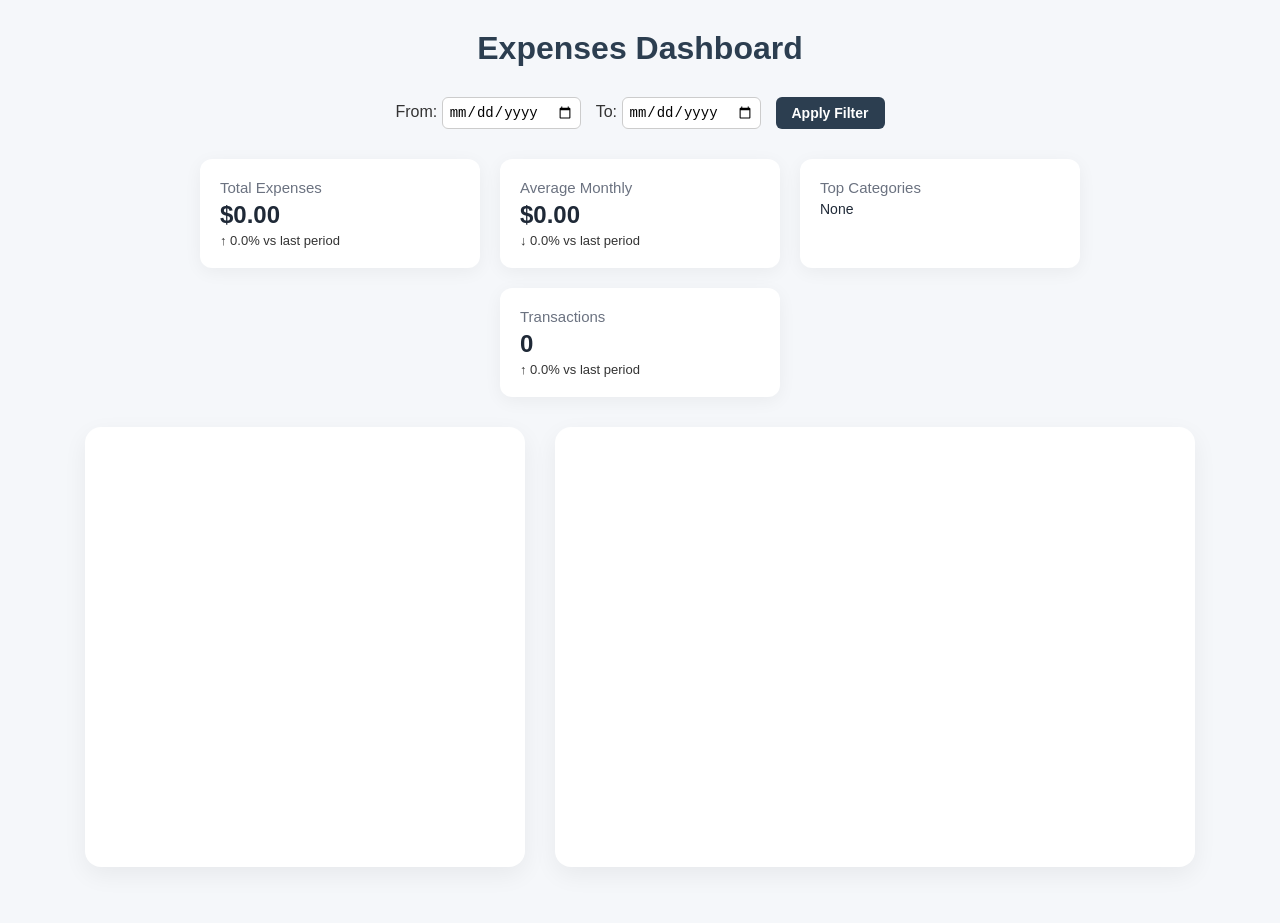
==== index.html @ b1ae0772 "Adding basic dashboard" ====
<!DOCTYPE html>
<html lang="en">
<head>
  <meta charset="UTF-8" />
  <meta name="viewport" content="width=device-width, initial-scale=1.0"/>
  <title>Modern Expenses Dashboard</title>
  <script src="https://d3js.org/d3.v7.min.js"></script>
  <script src="script.js" defer></script>
  <link rel="stylesheet" href="style.css" />
</head>
<body>
  <h1>Expenses Dashboard</h1>

  <!-- 🔍 Filter UI -->
  <div class="filter-container">
    <label>From: <input type="date" id="fromDate"></label>
    <label>To: <input type="date" id="toDate"></label>
    <button id="applyFilter">Apply Filter</button>
  </div>

  <!-- 📊 Summary Stats -->
<div class="stats-container" id="stats">
    <div class="stat-card">
      <div class="label">Total Expenses</div>
      <div class="value" id="totalExpenses">$0.00</div>
      <div class="change" id="totalExpensesChange">↑ 0.0% vs last period</div>
    </div>
    <div class="stat-card">
      <div class="label">Average Monthly</div>
      <div class="value" id="avgMonthly">$0.00</div>
      <div class="change" id="avgMonthlyChange">↓ 0.0% vs last period</div>
    </div>
    <div class="stat-card">
        <div class="label">Top Categories</div>
        <div class="multi-value" id="topCategories">
          <div class="category-item">None</div>
        </div>
      </div>
      
    <div class="stat-card">
      <div class="label">Transactions</div>
      <div class="value" id="transactionCount">0</div>
      <div class="change" id="transactionChange">↑ 0.0% vs last period</div>
    </div>
  </div>  

  <div class="chart-container">
    <div class="chart-card">
      <svg id="pieChart" width="400" height="400"></svg>
    </div>
    <div class="chart-card">
      <svg id="barChart" width="600" height="400"></svg>
    </div>
  </div>

  <div class="tooltip" id="tooltip"></div>
</body>
</html>
---- style.css ----
body {
    margin: 0;
    font-family: 'Segoe UI', Roboto, sans-serif;
    background: #f5f7fa;
    color: #333;
  }
  
  h1 {
    text-align: center;
    font-size: 2rem;
    margin: 30px 0;
    color: #2c3e50;
  }
  
  .chart-container {
    display: flex;
    justify-content: center;
    flex-wrap: wrap;
    gap: 30px;
    padding: 0 20px 40px;
  }
  
  .chart-card {
    background: white;
    border-radius: 16px;
    box-shadow: 0 8px 24px rgba(0, 0, 0, 0.06);
    padding: 20px;
    width: fit-content;
    transition: transform 0.2s ease, box-shadow 0.2s ease;
  }
  
  .chart-card:hover {
    transform: translateY(-5px);
    box-shadow: 0 12px 32px rgba(0, 0, 0, 0.12);
  }
  
  svg {
    display: block;
  }
  
  .tooltip {
    position: absolute;
    background: white;
    padding: 8px 12px;
    border-radius: 8px;
    box-shadow: 0 4px 12px rgba(0, 0, 0, 0.15);
    pointer-events: none;
    font-size: 13px;
    line-height: 1.4;
    opacity: 0;
    transition: all 0.2s ease;
  }
  
  /* ✨ Date filter bar styling */
  .filter-container {
    display: flex;
    justify-content: center;
    gap: 15px;
    margin-bottom: 30px;
    align-items: center;
    flex-wrap: wrap;
  }
  
  .filter-container label {
    font-weight: 500;
  }
  
  .filter-container input[type="date"] {
    padding: 6px;
    border: 1px solid #ccc;
    border-radius: 6px;
    background-color: white;
    font-size: 14px;
  }
  
  .filter-container button {
    padding: 8px 16px;
    border: none;
    background-color: #2c3e50;
    color: white;
    border-radius: 6px;
    cursor: pointer;
    font-weight: bold;
    font-size: 14px;
    transition: background-color 0.2s ease;
  }
  
  .filter-container button:hover {
    background-color: #1a242f;
  }

  .stats-container {
    display: flex;
    justify-content: center;
    gap: 20px;
    flex-wrap: wrap;
    margin: 0 auto 30px;
    max-width: 1100px;
    padding: 0 20px;
  }
  
  .stat-card {
    background: #fff;
    border-radius: 12px;
    box-shadow: 0 4px 18px rgba(0, 0, 0, 0.05);
    padding: 20px;
    width: 240px;
    text-align: left;
    transition: box-shadow 0.2s ease;
  }
  
  .stat-card:hover {
    box-shadow: 0 8px 24px rgba(0, 0, 0, 0.08);
  }
  
  .stat-card .label {
    font-size: 15px;
    color: #6b7280;
    margin-bottom: 5px;
  }
  
  .stat-card .value {
    font-size: 24px;
    font-weight: 600;
    color: #1f2937;
  }
  
  .stat-card .change {
    font-size: 13px;
    margin-top: 4px;
  }
  
  .stat-card .change.red {
    color: #dc2626;
  }
  
  .stat-card .change.green {
    color: #16a34a;
  }

  .multi-value {
    font-size: 14px;
    font-weight: 500;
    color: #1f2937;
    display: flex;
    flex-direction: column;
    gap: 4px;
    margin-top: 4px;
  }
  
  .category-item {
    display: flex;
    justify-content: space-between;
    font-weight: 500;
    font-size: 14px;
  }
  
  .category-item span:first-child {
    color: #374151;
  }
  
  .category-item span:last-child {
    font-weight: 600;
    color: #111827;
  }
  

  .change.red {
    color: #dc2626; /* red */
  }
  
  .change.green {
    color: #16a34a; /* green */
  }
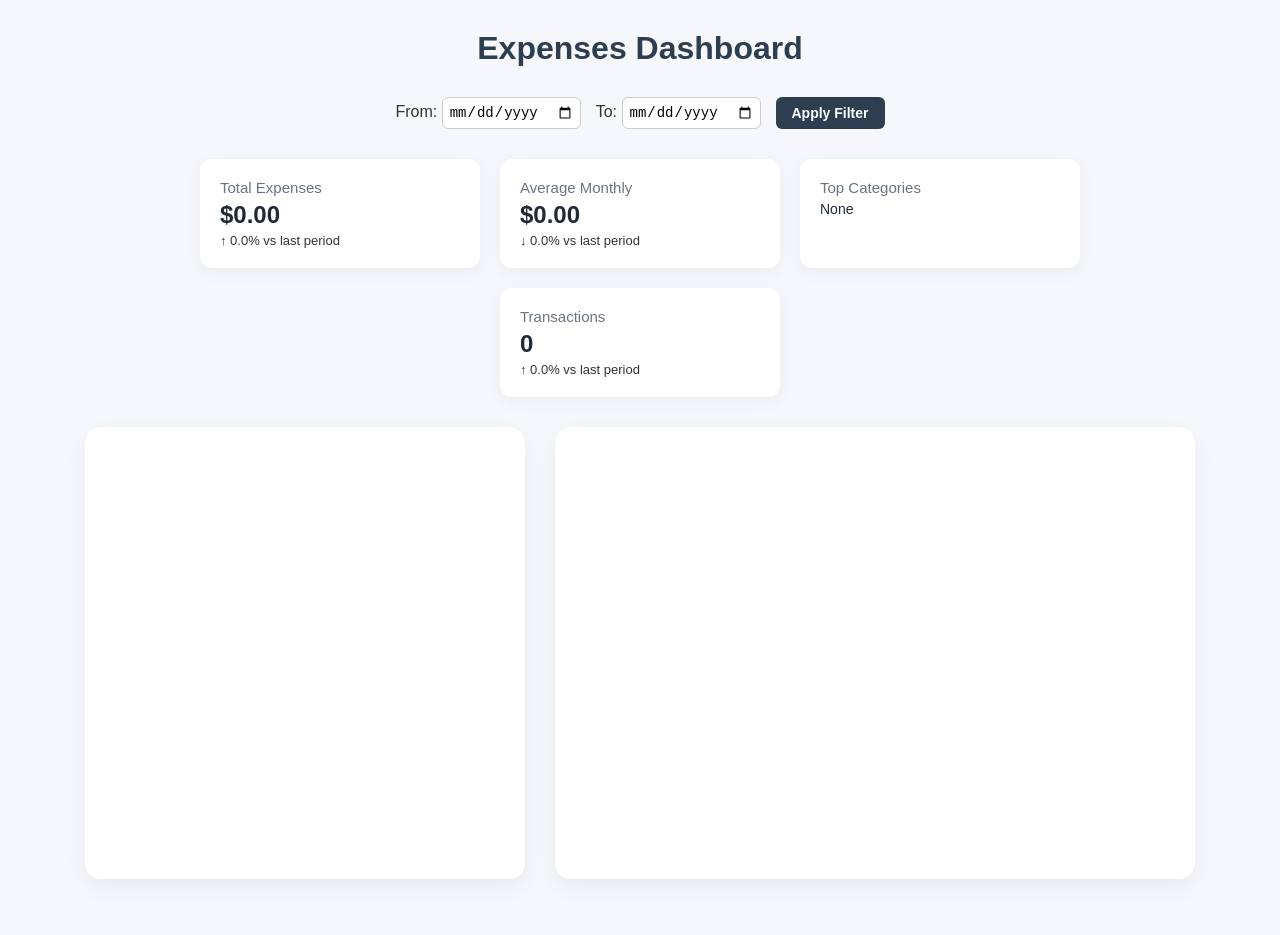
==== commit ebefe27c: "Add stacked bar chart and legend based filtering" ====
--- a/index.html
+++ b/index.html
@@ -49,8 +49,10 @@
       <svg id="pieChart" width="400" height="400"></svg>
     </div>
     <div class="chart-card">
-      <svg id="barChart" width="600" height="400"></svg>
-    </div>
+        <svg id="barChart" width="600" height="400"></svg>
+        <div id="barLegend" class="legend-container"></div>
+      </div>
+      
   </div>
 
   <div class="tooltip" id="tooltip"></div>
--- a/style.css
+++ b/style.css
@@ -172,5 +172,31 @@
   .change.green {
     color: #16a34a; /* green */
   }
+
+  .legend-container {
+    display: flex;
+    flex-wrap: wrap;
+    gap: 12px;
+    margin-top: 12px;
+  }
+  
+  .legend-item {
+    display: flex;
+    align-items: center;
+    gap: 6px;
+    font-size: 13px;
+    background: #f9fafb;
+    padding: 4px 8px;
+    border-radius: 6px;
+    cursor: pointer;
+    transition: background 0.2s ease;
+  }
+  
+  .legend-color {
+    width: 12px;
+    height: 12px;
+    border-radius: 50%;
+  }
+  
   
   
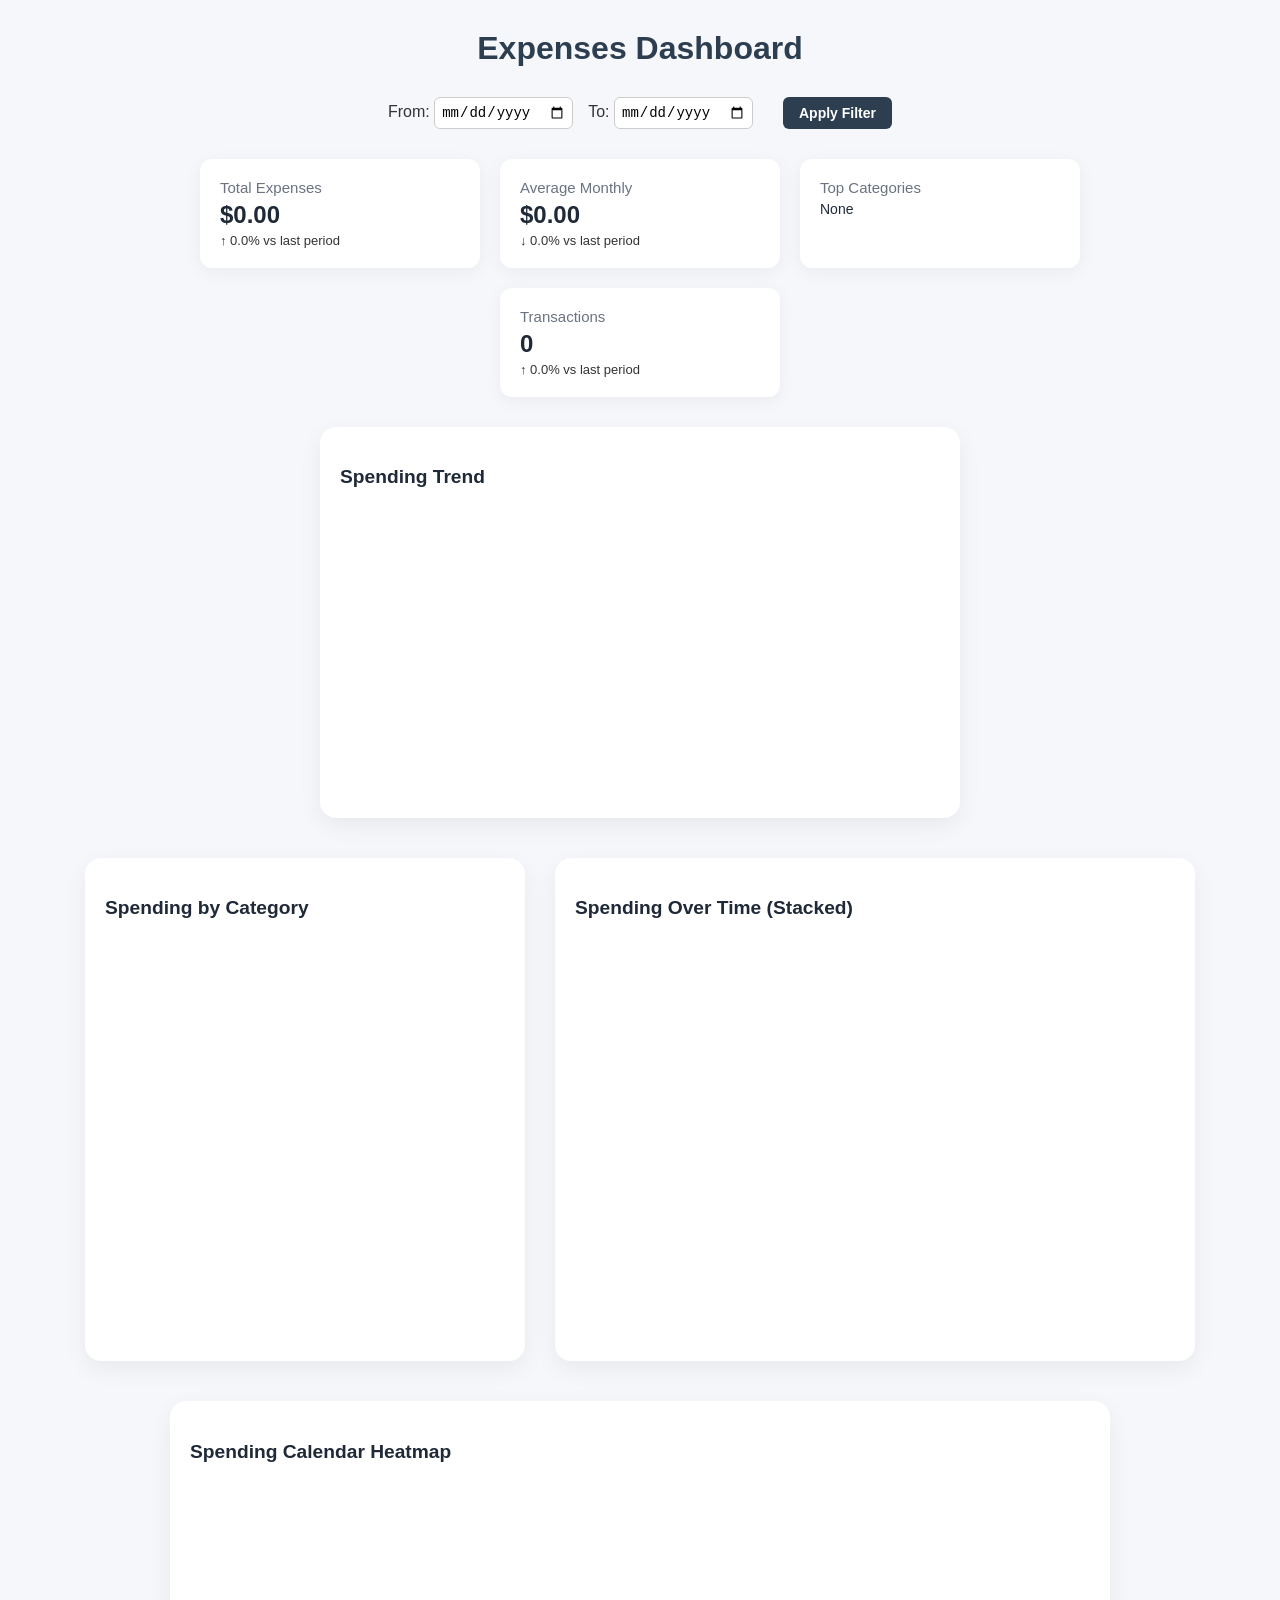
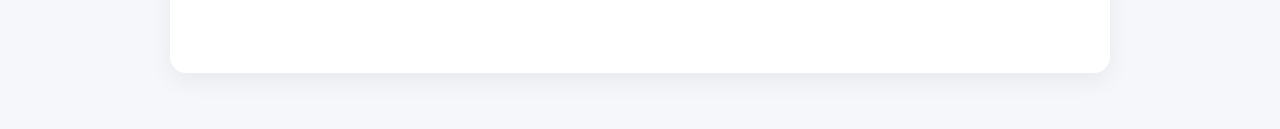
==== commit 84217c61: "Adding global filters, line chart and time grid" ====
--- a/index.html
+++ b/index.html
@@ -3,7 +3,7 @@
 <head>
   <meta charset="UTF-8" />
   <meta name="viewport" content="width=device-width, initial-scale=1.0"/>
-  <title>Modern Expenses Dashboard</title>
+  <title>Expenses Dashboard</title>
   <script src="https://d3js.org/d3.v7.min.js"></script>
   <script src="script.js" defer></script>
   <link rel="stylesheet" href="style.css" />
@@ -11,15 +11,16 @@
 <body>
   <h1>Expenses Dashboard</h1>
 
-  <!-- 🔍 Filter UI -->
+  <!-- 🔍 Filters -->
   <div class="filter-container">
     <label>From: <input type="date" id="fromDate"></label>
     <label>To: <input type="date" id="toDate"></label>
+    <div id="categoryFilter" style="margin-top: 10px;"></div>
     <button id="applyFilter">Apply Filter</button>
   </div>
 
-  <!-- 📊 Summary Stats -->
-<div class="stats-container" id="stats">
+  <!-- 📊 Stats Cards -->
+  <div class="stats-container" id="stats">
     <div class="stat-card">
       <div class="label">Total Expenses</div>
       <div class="value" id="totalExpenses">$0.00</div>
@@ -31,29 +32,46 @@
       <div class="change" id="avgMonthlyChange">↓ 0.0% vs last period</div>
     </div>
     <div class="stat-card">
-        <div class="label">Top Categories</div>
-        <div class="multi-value" id="topCategories">
-          <div class="category-item">None</div>
-        </div>
+      <div class="label">Top Categories</div>
+      <div class="multi-value" id="topCategories">
+        <div class="category-item">None</div>
       </div>
-      
+    </div>
     <div class="stat-card">
       <div class="label">Transactions</div>
       <div class="value" id="transactionCount">0</div>
       <div class="change" id="transactionChange">↑ 0.0% vs last period</div>
     </div>
-  </div>  
+  </div>
+
+  <!-- 📈 Line Chart -->
+  <div class="chart-container">
+    <div class="chart-card">
+      <h3>Spending Trend</h3>
+      <svg id="lineChart" width="600" height="300"></svg>
+    </div>
+  </div>
+
+  <!-- 📊 Pie + Bar -->
+  <div class="chart-container">
+    <div class="chart-card">
+      <h3>Spending by Category</h3>
+      <svg id="pieChart" width="400" height="400"></svg>
+    </div>
+
+    <div class="chart-card">
+      <h3>Spending Over Time (Stacked)</h3>
+      <svg id="barChart" width="600" height="400"></svg>
+      <div id="barLegend" class="legend-container"></div>
+    </div>
+  </div>
 
   <div class="chart-container">
     <div class="chart-card">
-      <svg id="pieChart" width="400" height="400"></svg>
+      <h3>Spending Calendar Heatmap</h3>
+      <svg id="calendarHeatmap" width="900" height="180"></svg>
     </div>
-    <div class="chart-card">
-        <svg id="barChart" width="600" height="400"></svg>
-        <div id="barLegend" class="legend-container"></div>
-      </div>
-      
-  </div>
+  </div>  
 
   <div class="tooltip" id="tooltip"></div>
 </body>
--- a/style.css
+++ b/style.css
@@ -12,46 +12,12 @@
     color: #2c3e50;
   }
   
-  .chart-container {
-    display: flex;
-    justify-content: center;
-    flex-wrap: wrap;
-    gap: 30px;
-    padding: 0 20px 40px;
-  }
-  
-  .chart-card {
-    background: white;
-    border-radius: 16px;
-    box-shadow: 0 8px 24px rgba(0, 0, 0, 0.06);
-    padding: 20px;
-    width: fit-content;
-    transition: transform 0.2s ease, box-shadow 0.2s ease;
-  }
-  
-  .chart-card:hover {
-    transform: translateY(-5px);
-    box-shadow: 0 12px 32px rgba(0, 0, 0, 0.12);
-  }
-  
-  svg {
-    display: block;
-  }
-  
-  .tooltip {
-    position: absolute;
-    background: white;
-    padding: 8px 12px;
-    border-radius: 8px;
-    box-shadow: 0 4px 12px rgba(0, 0, 0, 0.15);
-    pointer-events: none;
-    font-size: 13px;
-    line-height: 1.4;
-    opacity: 0;
-    transition: all 0.2s ease;
-  }
-  
-  /* ✨ Date filter bar styling */
+  h3 {
+    margin-bottom: 10px;
+    font-size: 1.2rem;
+    color: #1f2937;
+  }
+  
   .filter-container {
     display: flex;
     justify-content: center;
@@ -88,7 +54,7 @@
   .filter-container button:hover {
     background-color: #1a242f;
   }
-
+  
   .stats-container {
     display: flex;
     justify-content: center;
@@ -137,7 +103,7 @@
   .stat-card .change.green {
     color: #16a34a;
   }
-
+  
   .multi-value {
     font-size: 14px;
     font-weight: 500;
@@ -164,15 +130,46 @@
     color: #111827;
   }
   
-
-  .change.red {
-    color: #dc2626; /* red */
-  }
-  
-  .change.green {
-    color: #16a34a; /* green */
-  }
-
+  .chart-container {
+    display: flex;
+    justify-content: center;
+    flex-wrap: wrap;
+    gap: 30px;
+    padding: 0 20px 40px;
+  }
+  
+  .chart-card {
+    background: white;
+    border-radius: 16px;
+    box-shadow: 0 8px 24px rgba(0, 0, 0, 0.06);
+    padding: 20px;
+    width: fit-content;
+    transition: transform 0.2s ease, box-shadow 0.2s ease;
+  }
+  
+  .chart-card:hover {
+    transform: translateY(-5px);
+    box-shadow: 0 12px 32px rgba(0, 0, 0, 0.12);
+  }
+  
+  svg {
+    display: block;
+  }
+  
+  .tooltip {
+    position: absolute;
+    background: white;
+    padding: 8px 12px;
+    border-radius: 8px;
+    box-shadow: 0 4px 12px rgba(0, 0, 0, 0.15);
+    pointer-events: none;
+    font-size: 13px;
+    line-height: 1.4;
+    opacity: 0;
+    transition: all 0.2s ease;
+    z-index: 10;
+  }
+  
   .legend-container {
     display: flex;
     flex-wrap: wrap;
@@ -197,6 +194,16 @@
     height: 12px;
     border-radius: 50%;
   }
-  
-  
+
+  #calendarHeatmap text {
+    font-family: sans-serif;
+    fill: #374151;
+  }
+
+  #categoryFilter label {
+    display: inline-block;
+    margin: 4px 8px 4px 0;
+    font-size: 13px;
+    color: #374151;
+  }
   
